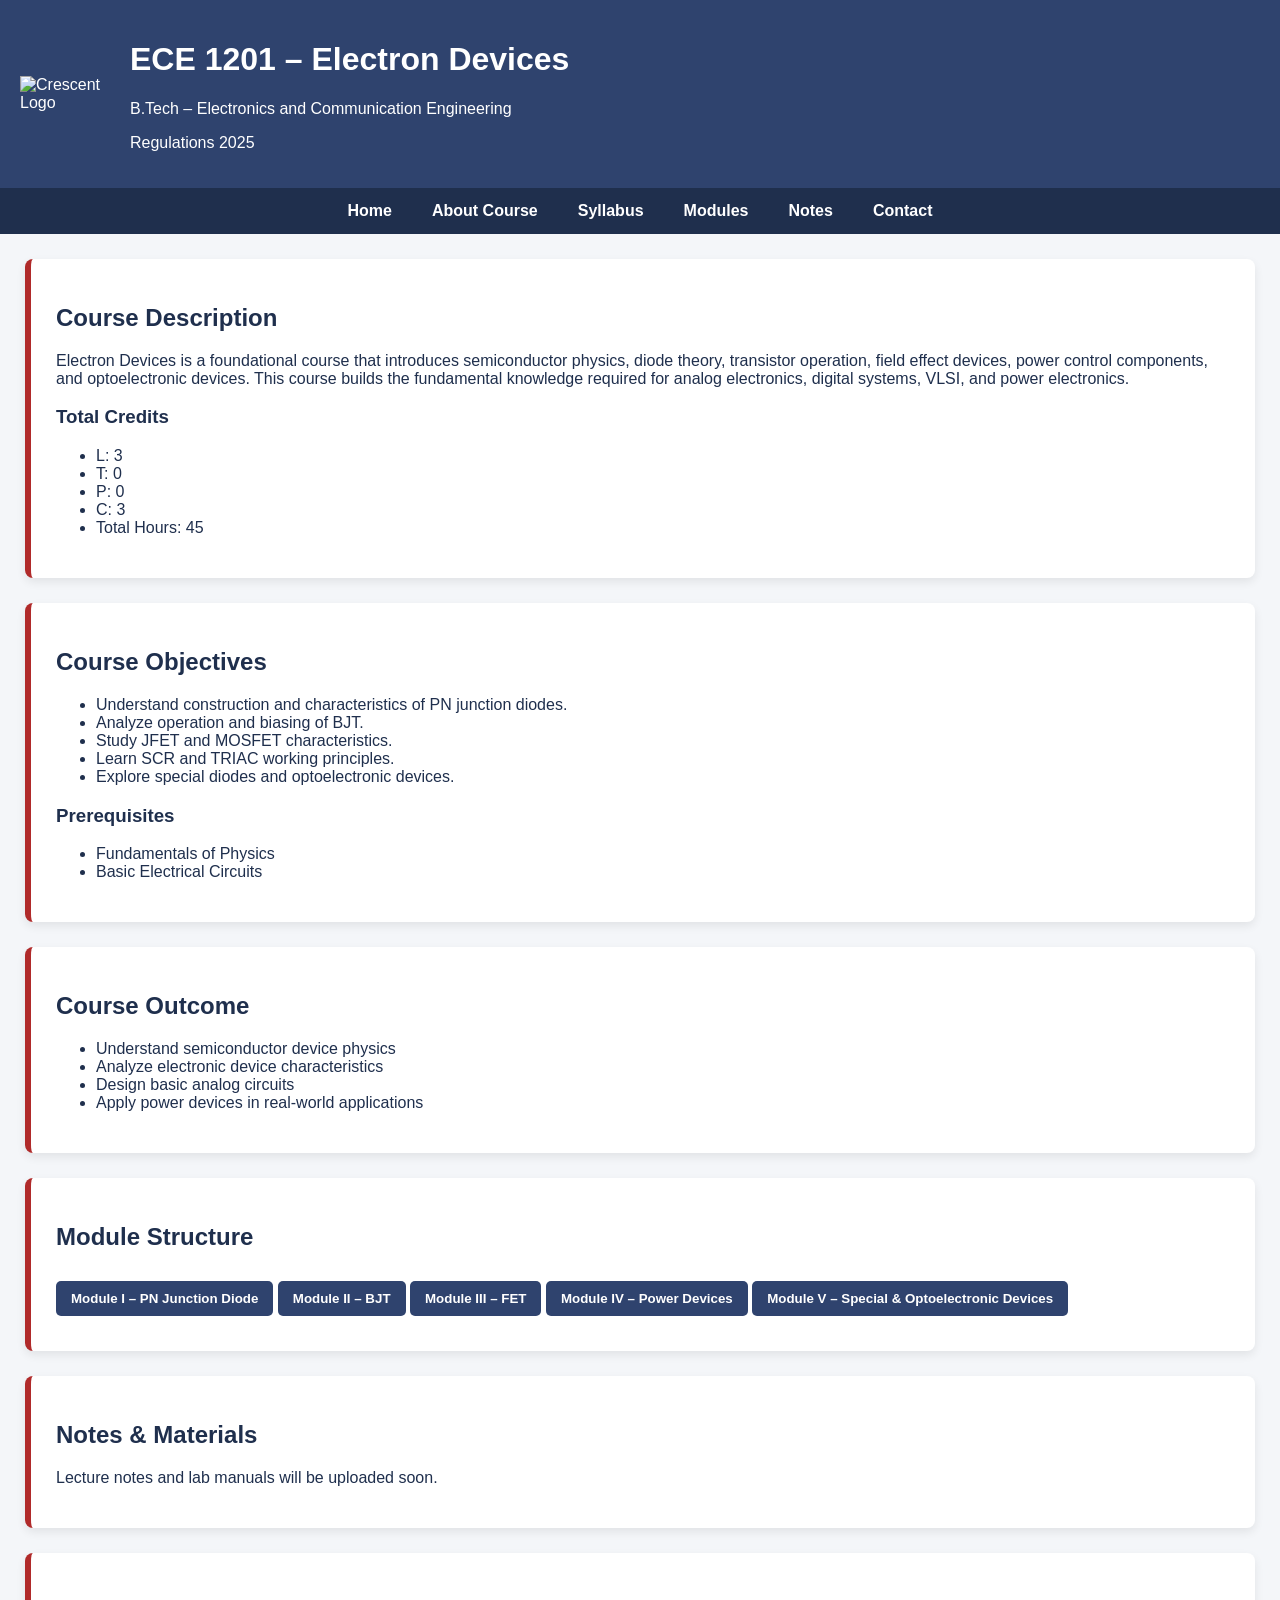
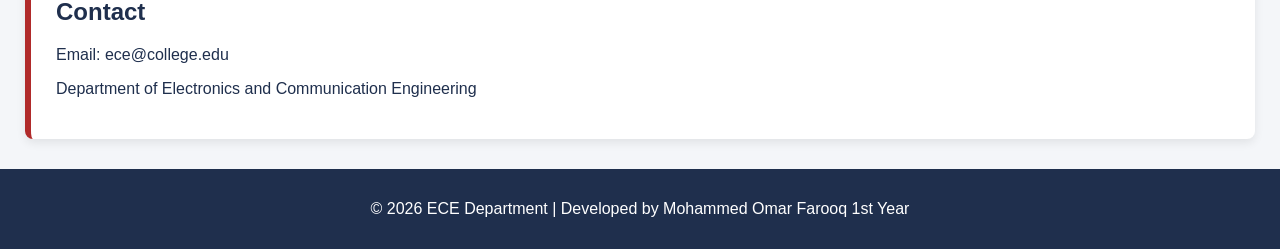
==== index.html @ 1ee977f3 "building a department website for my college course" ====
<!DOCTYPE html>
<html lang="en">
<head>
<meta charset="UTF-8">
<meta name="viewport" content="width=device-width, initial-scale=1.0">
<title>ECE 1201 – Electron Devices</title>
<link rel="stylesheet" href="style.css">
</head>
<body>

    <header>
    <div class="header-container">
        <img src="https://encrypted-tbn0.gstatic.com/images?q=tbn:ANd9GcScjkg0l_WF-H4yKfb7K8FfMarK-e4RGzHG4w&s" alt="Crescent Logo" class="logo">
        <div>
            <h1>ECE 1201 – Electron Devices</h1>
            <p>B.Tech – Electronics and Communication Engineering</p>
            <p>Regulations 2025</p>
        </div>
    </div>
</header>

<nav>
    <a href="#home">Home</a>
    <a href="#about">About Course</a>
    <a href="#syllabus">Syllabus</a>
    <a href="#modules">Modules</a>
    <a href="#notes">Notes</a>
    <a href="#contact">Contact</a>
</nav>

<section id="home" class="card">
    <h2>Course Description</h2>
    <p>
        Electron Devices is a foundational course that introduces semiconductor physics,
        diode theory, transistor operation, field effect devices, power control components,
        and optoelectronic devices. This course builds the fundamental knowledge required
        for analog electronics, digital systems, VLSI, and power electronics.
    </p>

    <h3>Total Credits</h3>
    <ul>
        <li>L: 3</li>
        <li>T: 0</li>
        <li>P: 0</li>
        <li>C: 3</li>
        <li>Total Hours: 45</li>
    </ul>
</section>

<section id="about" class="card">
    <h2>Course Objectives</h2>
    <ul>
        <li>Understand construction and characteristics of PN junction diodes.</li>
        <li>Analyze operation and biasing of BJT.</li>
        <li>Study JFET and MOSFET characteristics.</li>
        <li>Learn SCR and TRIAC working principles.</li>
        <li>Explore special diodes and optoelectronic devices.</li>
    </ul>

    <h3>Prerequisites</h3>
    <ul>
        <li>Fundamentals of Physics</li>
        <li>Basic Electrical Circuits</li>
    </ul>
</section>

<section id="syllabus" class="card">
    <h2>Course Outcome</h2>
    <ul>
        <li>Understand semiconductor device physics</li>
        <li>Analyze electronic device characteristics</li>
        <li>Design basic analog circuits</li>
        <li>Apply power devices in real-world applications</li>
    </ul>
</section>

<section id="modules" class="card">
    <h2>Module Structure</h2>

    <button onclick="toggle('m1')">Module I – PN Junction Diode</button>
    <div id="m1" class="hidden">
        <ul>
            <li>Semiconductor fundamentals</li>
            <li>PN junction formation</li>
            <li>V-I characteristics</li>
            <li>Zener & Avalanche breakdown</li>
            <li>Rectifiers, Clippers, Clampers</li>
            <a href="pn junction diode.html">Detailed Syllabus →</a>
        </ul>
    </div>

    <button onclick="toggle('m2')">Module II – BJT</button>
    <div id="m2" class="hidden">
        <ul>
            <li>NPN & PNP construction</li>
            <li>Configurations (CB, CE, CC)</li>
            <li>Hybrid & Ebers-Moll model</li>
            <li>Biasing & Q-point</li>
            <li>Amplifier & Switch applications</li>
            <a href="bjt.html">Detailed Syllabus →</a>
        </ul>
    </div>

    <button onclick="toggle('m3')">Module III – FET</button>
    <div id="m3" class="hidden">
        <ul>
            <li>JFET characteristics</li>
            <li>MOSFET types</li>
            <li>Threshold voltage</li>
            <li>Short channel effects</li>
        </ul>
    </div>

    <button onclick="toggle('m4')">Module IV – Power Devices</button>
    <div id="m4" class="hidden">
        <ul>
            <li>SCR, TRIAC, DIAC</li>
            <li>Triggering methods</li>
            <li>Protection circuits</li>
        </ul>
    </div>

    <button onclick="toggle('m5')">Module V – Special & Optoelectronic Devices</button>
    <div id="m5" class="hidden">
        <ul>
            <li>Zener, Schottky, Tunnel Diode</li>
            <li>LED, OLED, Laser Diode</li>
            <li>Solar Cell</li>
        </ul>
    </div>
</section>

<section id="notes" class="card">
    <h2>Notes & Materials</h2>
    <p>Lecture notes and lab manuals will be uploaded soon.</p>
</section>

<section id="contact" class="card">
    <h2>Contact</h2>
    <p>Email: ece@college.edu</p>
    <p>Department of Electronics and Communication Engineering</p>
</section>

<footer>
    <p>© 2026 ECE Department | Developed by  Mohammed Omar Farooq 1st Year</p>
</footer>

<script src="script.js"></script>
</body>
</html>
---- style.css ----
body {
    font-family: 'Segoe UI', sans-serif;
    margin: 0;
    background-color: #F4F6F9;
    color: #1F2F4D;
}

/* Header */
header {
    background-color: #2F436E;
    color: #FFFFFF;
    padding: 20px;
}

.header-container {
    display: flex;
    align-items: center;
    gap: 20px;
}

.logo {
    width: 90px;
}

/* Navigation */
nav {
    background-color: #1F2F4D;
    display: flex;
    justify-content: center;
    flex-wrap: wrap;
}

nav a {
    color: #FFFFFF;
    padding: 14px 20px;
    text-decoration: none;
    font-weight: 600;
    transition: 0.3s;
}

nav a:hover {
    background-color: #B02A2A;
}

/* Cards */
.card {
    background: #FFFFFF;
    margin: 25px;
    padding: 25px;
    border-left: 6px solid #B02A2A;
    border-radius: 8px;
    box-shadow: 0 4px 10px rgba(0,0,0,0.08);
}

/* Module Buttons */
button {
    background-color: #2F436E;
    color: #FFFFFF;
    border: none;
    padding: 10px 15px;
    margin: 10px 0;
    border-radius: 5px;
    cursor: pointer;
    font-weight: 600;
    transition: 0.3s;
}

button:hover {
    background-color: #B02A2A;
}

/* Hidden Modules */
.hidden {
    display: none;
}

/* Footer */
footer {
    background-color: #1F2F4D;
    color: #FFFFFF;
    text-align: center;
    padding: 15px;
    margin-top: 30px;
}

/* Responsive */
@media(max-width: 768px){
    .header-container {
        flex-direction: column;
        text-align: center;
    }

    .logo {
        width: 70px;
    }
}
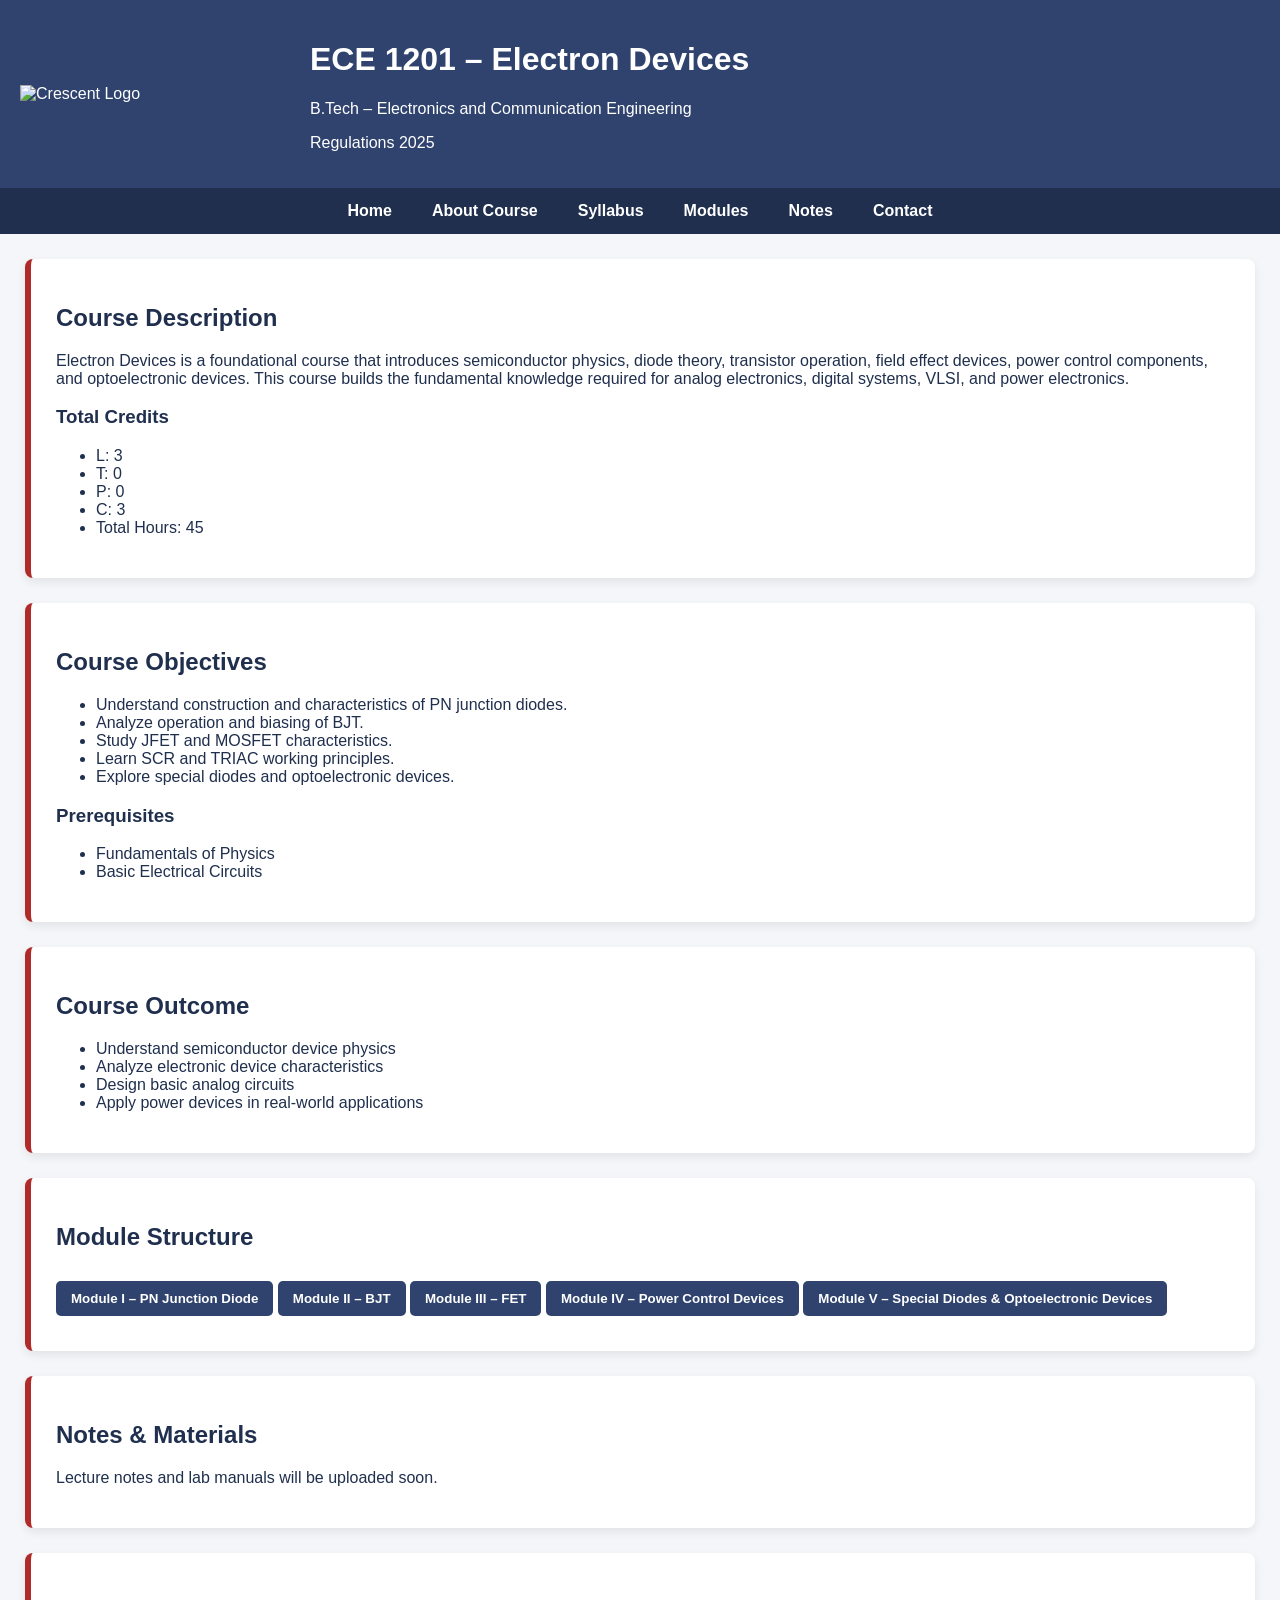
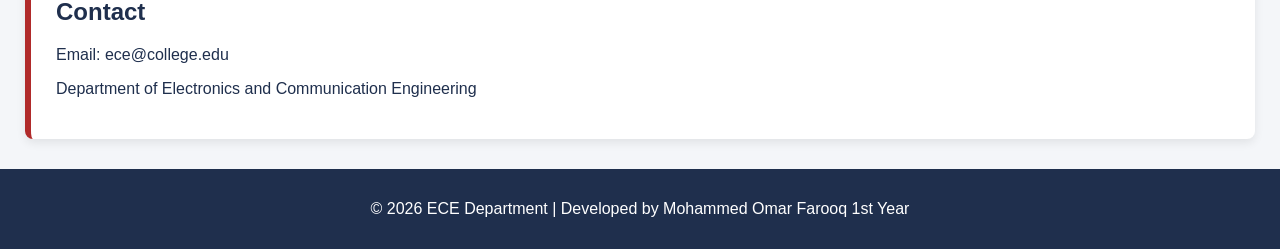
==== commit 57ec22a7: "seperate pages added for each module" ====
--- a/index.html
+++ b/index.html
@@ -108,24 +108,28 @@
             <li>MOSFET types</li>
             <li>Threshold voltage</li>
             <li>Short channel effects</li>
+            <a href="JFET.html">Detailed Syllabus →</a>
         </ul>
     </div>
 
-    <button onclick="toggle('m4')">Module IV – Power Devices</button>
+    <button onclick="toggle('m4')">Module IV – Power Control Devices</button>
     <div id="m4" class="hidden">
         <ul>
-            <li>SCR, TRIAC, DIAC</li>
+            <li>SCR, TRIAC, DIAC  UJT construction &  Characteristics</li>
+            <li>Power MOSFETs</li>
             <li>Triggering methods</li>
             <li>Protection circuits</li>
+            <a href="PCD.html">Detailed Syllabus →</a>
         </ul>
     </div>
 
-    <button onclick="toggle('m5')">Module V – Special & Optoelectronic Devices</button>
+    <button onclick="toggle('m5')">Module V – Special Diodes & Optoelectronic Devices</button>
     <div id="m5" class="hidden">
         <ul>
             <li>Zener, Schottky, Tunnel Diode</li>
             <li>LED, OLED, Laser Diode</li>
             <li>Solar Cell</li>
+            <a href="SDOD.html">Detailed Syllabus →</a>
         </ul>
     </div>
 </section>
--- a/style.css
+++ b/style.css
@@ -19,7 +19,7 @@
 }
 
 .logo {
-    width: 90px;
+    width: 270px;
 }
 
 /* Navigation */
